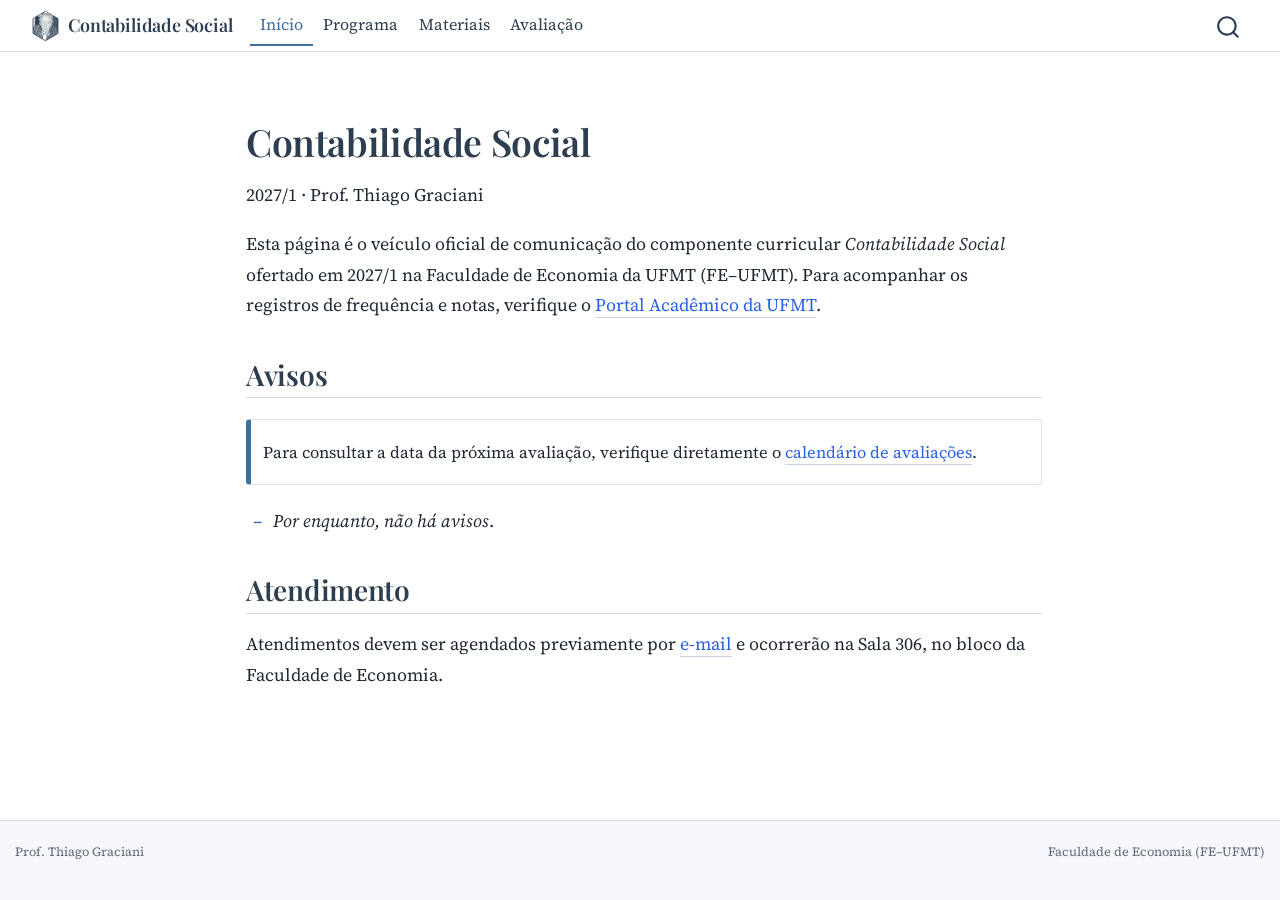
==== index.html @ dce3eed5 "Built site for gh-pages" ====
<!DOCTYPE html>
<html xmlns="http://www.w3.org/1999/xhtml" lang="pt" xml:lang="pt"><head>

<meta charset="utf-8">
<meta name="generator" content="quarto-1.11.9">

<meta name="viewport" content="width=device-width, initial-scale=1.0, user-scalable=yes">


<title>Início – Contabilidade Social</title>
<style>
/* Default styles provided by pandoc.
** See https://pandoc.org/MANUAL.html#variables-for-html for config info.
*/
span.smallcaps{font-variant: small-caps;}
div.columns{display: flex; gap: 1.5em;}
div.column{flex: auto;}
@media screen {
div.columns{gap: min(4vw, 1.5em);}
div.column{overflow-x: auto;}
}
div.hanging-indent{margin-left: 1.5em; text-indent: -1.5em;}
ul.task-list{list-style: none;}
ul.task-list li input[type="checkbox"] {
  width: 0.8em;
  margin: 0 0.8em 0.2em -1em; /* quarto-specific, see https://github.com/quarto-dev/quarto-cli/issues/4556 */ 
  vertical-align: middle;
}
</style>


<script src="site_libs/quarto-nav/quarto-nav.js"></script>
<script src="site_libs/clipboard/clipboard.min.js"></script>
<script src="site_libs/quarto-search/autocomplete.umd.js"></script>
<script src="site_libs/quarto-search/fuse.min.js"></script>
<script src="site_libs/quarto-search/quarto-search.js"></script>
<meta name="quarto:offset" content="./">
<script src="site_libs/quarto-html/quarto.js" type="module"></script>
<script src="site_libs/quarto-html/tabsets/tabsets.js" type="module"></script>
<script src="site_libs/quarto-html/scrollable-regions/scrollable-regions.js" type="module"></script>
<script src="site_libs/quarto-html/popper.min.js"></script>
<script src="site_libs/quarto-html/tippy.umd.min.js"></script>
<script src="site_libs/quarto-html/anchor.min.js"></script>
<link href="site_libs/quarto-html/tippy.css" rel="stylesheet">
<link href="site_libs/quarto-html/quarto-syntax-highlighting-63b5708e65d6cd79cd7618c58d0c21e7.css" rel="stylesheet" id="quarto-text-highlighting-styles">
<script src="site_libs/bootstrap/bootstrap.min.js"></script>
<link href="site_libs/bootstrap/bootstrap-icons.css" rel="stylesheet">
<link href="site_libs/bootstrap/bootstrap-dfd667e439c454789746bb8f09186eb4.min.css" rel="stylesheet" append-hash="true" id="quarto-bootstrap" data-mode="light">
<script id="quarto-search-options" type="application/json">{
  "location": "navbar",
  "copy-button": false,
  "collapse-after": 3,
  "panel-placement": "end",
  "type": "overlay",
  "limit": 50,
  "keyboard-shortcut": [
    "f",
    "/",
    "s"
  ],
  "show-item-context": false,
  "language": {
    "search-no-results-text": "Nenhum resultado",
    "search-matching-documents-text": "documentos correspondentes",
    "search-copy-link-title": "Copiar link para a busca",
    "search-hide-matches-text": "Esconder correspondências adicionais",
    "search-more-match-text": "mais correspondência neste documento",
    "search-more-matches-text": "mais correspondências neste documento",
    "search-clear-button-title": "Limpar",
    "search-text-placeholder": "",
    "search-detached-cancel-button-title": "Cancelar",
    "search-submit-button-title": "Enviar",
    "search-label": "Procurar"
  }
}</script>
<style>html{ scroll-behavior: smooth; }</style>


</head>

<body class="nav-fixed fullcontent quarto-light"><a id="quarto-skip-link" class="visually-hidden-focusable" href="#quarto-document-content">Saltar para o conteúdo principal</a>

<div id="quarto-search-results"></div>
  <header id="quarto-header" class="headroom fixed-top">
    <nav class="navbar navbar-expand-lg " data-bs-theme="dark" aria-label="Sítio">
      <div class="navbar-container container-fluid">
      <div class="navbar-brand-container mx-auto">
    <a href="./index.html" class="navbar-brand navbar-brand-logo">
    <img src="./images/logo.svg" alt="Richard Stone" class="navbar-logo light-content">
    <img src="./images/logo.svg" alt="Richard Stone" class="navbar-logo dark-content">
    </a>
    <a class="navbar-brand" href="./index.html">
    <span class="navbar-title">Contabilidade Social</span>
    </a>
  </div>
          <button class="navbar-toggler" type="button" data-bs-toggle="collapse" data-bs-target="#navbarCollapse" aria-controls="navbarCollapse" aria-expanded="false" aria-label="Alternar de navegação" onclick="if (window.quartoToggleHeadroom) { window.quartoToggleHeadroom(); }">
  <span class="navbar-toggler-icon"></span>
</button>
          <div class="collapse navbar-collapse" id="navbarCollapse">
            <ul class="navbar-nav navbar-nav-scroll me-auto">
  <li class="nav-item">
    <a class="nav-link active" href="./index.html" aria-current="page"> 
<span class="menu-text">Início</span></a>
  </li>  
  <li class="nav-item">
    <a class="nav-link" href="./programa.html"> 
<span class="menu-text">Programa</span></a>
  </li>  
  <li class="nav-item">
    <a class="nav-link" href="./materiais.html"> 
<span class="menu-text">Materiais</span></a>
  </li>  
  <li class="nav-item">
    <a class="nav-link" href="./avaliacao.html"> 
<span class="menu-text">Avaliação</span></a>
  </li>  
</ul>
          </div> <!-- /navcollapse -->
            <div class="quarto-navbar-tools">
</div>
            <div id="quarto-search" class="" title="Procurar"></div>
      </div> <!-- /container-fluid -->
    </nav>
</header>
<!-- content -->
<div id="quarto-content" class="quarto-container page-columns page-rows-contents page-layout-article page-navbar">
<!-- sidebar -->
<!-- margin-sidebar -->
    
<!-- main -->
<main class="content" id="quarto-document-content" tabindex="-1"><header id="title-block-header" class="quarto-title-block"></header>




<section id="b58fc729-690b-4000-b19f-365a4093b2ff7b7b3c20766172206469736369706c696e61203e7d7d" class="level1">
<h1>Contabilidade Social</h1>
<p>2027/1 · Prof.&nbsp;Thiago Graciani</p>
<p>Esta página é o veículo oficial de comunicação do componente curricular <em>Contabilidade Social</em> ofertado em 2027/1 na Faculdade de Economia da UFMT (FE–UFMT). Para acompanhar os registros de frequência e notas, verifique o <a href="https://sistemas.ufmt.br/ufmt.portalsistemas">Portal Acadêmico da UFMT</a>.</p>
<section id="avisos" class="level2">
<h2 class="anchored" data-anchor-id="avisos">Avisos</h2>
<div class="callout callout-style-simple callout-note no-icon">
<div class="callout-body d-flex">
<div class="callout-icon-container">
<i class="callout-icon no-icon"></i>
</div>
<div class="callout-body-container">
<p>Para consultar a data da próxima avaliação, verifique diretamente o <a href="./avaliacao.html">calendário de avaliações</a>.</p>
</div>
</div>
</div>
<ul>
<li><em>Por enquanto, não há avisos</em>.</li>
</ul>
</section>
<section id="atendimento" class="level2">
<h2 class="anchored" data-anchor-id="atendimento">Atendimento</h2>
<p>Atendimentos devem ser agendados previamente por <a href="mailto:graciani.ufmt@gmail.com">e-mail</a> e ocorrerão na Sala 306, no bloco da Faculdade de Economia.</p>


</section>
</section>

</main> <!-- /main -->
<script id="quarto-html-after-body" type="application/javascript">
  window.document.addEventListener("DOMContentLoaded", function (event) {
    const icon = "";
    const anchorJS = new window.AnchorJS();
    anchorJS.options = {
      placement: 'right',
      icon: icon
    };
    anchorJS.add('.anchored');
    const isCodeAnnotation = (el) => {
      for (const clz of el.classList) {
        if (clz.startsWith('code-annotation-')) {                     
          return true;
        }
      }
      return false;
    }
    const onCopySuccess = function(e) {
      // button target
      const button = e.trigger;
      // don't keep focus
      button.blur();
      // flash "checked"
      button.classList.add('code-copy-button-checked');
      var currentTitle = button.getAttribute("title");
      button.setAttribute("title", "Copiada");
      let tooltip;
      if (window.bootstrap) {
        button.setAttribute("data-bs-toggle", "tooltip");
        button.setAttribute("data-bs-placement", "left");
        button.setAttribute("data-bs-title", "Copiada");
        tooltip = new bootstrap.Tooltip(button, 
          { trigger: "manual", 
            customClass: "code-copy-button-tooltip",
            offset: [0, -8]});
        tooltip.show();    
      }
      setTimeout(function() {
        if (tooltip) {
          tooltip.hide();
          button.removeAttribute("data-bs-title");
          button.removeAttribute("data-bs-toggle");
          button.removeAttribute("data-bs-placement");
        }
        button.setAttribute("title", currentTitle);
        button.classList.remove('code-copy-button-checked');
      }, 1000);
      // clear code selection
      e.clearSelection();
    }
    const getTextToCopy = function(trigger) {
      const outerScaffold = trigger.parentElement.cloneNode(true);
      const codeEl = outerScaffold.querySelector('code');
      for (const childEl of codeEl.children) {
        if (isCodeAnnotation(childEl)) {
          childEl.remove();
        }
      }
      return codeEl.innerText;
    }
    const clipboard = new window.ClipboardJS('.code-copy-button:not([data-in-quarto-modal])', {
      text: getTextToCopy
    });
    clipboard.on('success', onCopySuccess);
    if (window.document.getElementById('quarto-embedded-source-code-modal')) {
      const clipboardModal = new window.ClipboardJS('.code-copy-button[data-in-quarto-modal]', {
        text: getTextToCopy,
        container: window.document.getElementById('quarto-embedded-source-code-modal')
      });
      clipboardModal.on('success', onCopySuccess);
    }
      var localhostRegex = new RegExp(/^(?:http|https):\/\/localhost\:?[0-9]*\//);
      var mailtoRegex = new RegExp(/^mailto:/);
        var filterRegex = new RegExp('/' + window.location.host + '/');
      var isInternal = (href) => {
          return filterRegex.test(href) || localhostRegex.test(href) || mailtoRegex.test(href);
      }
      // Inspect non-navigation links and adorn them if external
      window.quartoDecorateExternalLinks = function (root) {
     var links = (root || window.document).querySelectorAll('a[href]:not(.nav-link):not(.navbar-brand):not(.toc-action):not(.sidebar-link):not(.sidebar-item-toggle):not(.pagination-link):not(.no-external):not([aria-hidden]):not(.dropdown-item):not(.quarto-navigation-tool):not(.about-link)');
      for (var i=0; i<links.length; i++) {
        const link = links[i];
        if (!isInternal(link.href)) {
          // undo the damage that might have been done by quarto-nav.js in the case of
          // links that we want to consider external
          if (link.dataset.originalHref !== undefined) {
            link.href = link.dataset.originalHref;
          }
          if (!link.classList.contains('no-external-icon')) {
          }
        }
      }
      };
      window.quartoDecorateExternalLinks(window.document);
    // Esc closes the popup (WCAG 1.4.13) and focus leaving both trigger and
    // popup closes it (WCAG 2.4.11); tippy handles neither for interactive popups.
    const hideOnEscAndFocusOut = {
      name: 'hideOnEscAndFocusOut',
      defaultValue: true,
      fn(instance) {
        const dismiss = () => {
          // A show scheduled by the trigger delay would otherwise reopen it
          instance.clearDelayTimeouts();
          instance.hide();
        };
        const onKeyDown = (event) => {
          if (event.key !== 'Escape') {
            return;
          }
          // Keep Esc from also reaching page handlers (e.g. reveal.js overview),
          // except an open reveal.js slide menu, which Esc should close too.
          // The menu handles keys only when its keyboard option is on.
          const menuHandlesEsc = window.Reveal?.getPlugin?.('menu')?.isOpen() &&
            window.Reveal.getConfig().menu?.keyboard !== false;
          if (!menuHandlesEsc) {
            event.stopPropagation();
          }
          if (instance.popper.contains(window.document.activeElement)) {
            // Disabled while refocusing so the focus trigger does not reopen it
            instance.disable();
            instance.reference.focus();
            instance.enable();
          }
          dismiss();
        };
        const onFocusOut = (event) => {
          const target = event.relatedTarget;
          if (target && !instance.reference.contains(target) &&
              !instance.popper.contains(target)) {
            dismiss();
          }
        };
        // On the trigger too: a click trigger (code-annotations: select) has no
        // blur handling. Attached for the instance's lifetime so leaving the
        // trigger also cancels a show still pending on the trigger delay.
        instance.reference.addEventListener('focusout', onFocusOut);
        return {
          onShow() {
            window.document.addEventListener('keydown', onKeyDown, true);
            instance.popper.addEventListener('focusout', onFocusOut);
          },
          onHide() {
            window.document.removeEventListener('keydown', onKeyDown, true);
            instance.popper.removeEventListener('focusout', onFocusOut);
          },
          onDestroy() {
            instance.reference.removeEventListener('focusout', onFocusOut);
          },
        };
      },
    };
    function tippyHover(el, contentFn, onTriggerFn, onUntriggerFn) {
      const config = {
        allowHTML: true,
        maxWidth: 500,
        delay: 100,
        arrow: false,
        appendTo: function(el) {
            return el.parentElement;
        },
        interactive: true,
        interactiveBorder: 10,
        theme: 'quarto',
        placement: 'bottom-start',
        plugins: [hideOnEscAndFocusOut],
      };
      if (contentFn) {
        config.content = contentFn;
      }
      if (onTriggerFn) {
        config.onTrigger = onTriggerFn;
      }
      if (onUntriggerFn) {
        config.onUntrigger = onUntriggerFn;
      }
      window.tippy(el, config); 
    }
    const noterefs = window.document.querySelectorAll('a[role="doc-noteref"]');
    for (var i=0; i<noterefs.length; i++) {
      const ref = noterefs[i];
      tippyHover(ref, function() {
        // use id or data attribute instead here
        let href = ref.getAttribute('data-footnote-href') || ref.getAttribute('href');
        try { href = new URL(href).hash; } catch {}
        const id = href.replace(/^#\/?/, "");
        const note = window.document.getElementById(id);
        if (note) {
          return note.innerHTML;
        } else {
          return "";
        }
      });
    }
    const xrefs = window.document.querySelectorAll('a.quarto-xref');
    const processXRef = (id, note) => {
      // Strip column container classes
      const stripColumnClz = (el) => {
        el.classList.remove("page-full", "page-columns");
        if (el.children) {
          for (const child of el.children) {
            stripColumnClz(child);
          }
        }
      }
      stripColumnClz(note)
      if (id === null || id.startsWith('sec-')) {
        // Special case sections, only their first couple elements
        const container = document.createElement("div");
        if (note.children && note.children.length > 2) {
          container.appendChild(note.children[0].cloneNode(true));
          for (let i = 1; i < note.children.length; i++) {
            const child = note.children[i];
            if (child.tagName === "P" && child.innerText === "") {
              continue;
            } else {
              container.appendChild(child.cloneNode(true));
              break;
            }
          }
          if (window.Quarto?.typesetMath) {
            window.Quarto.typesetMath(container);
          }
          return container.innerHTML
        } else {
          if (window.Quarto?.typesetMath) {
            window.Quarto.typesetMath(note);
          }
          return note.innerHTML;
        }
      } else {
        // Remove any anchor links if they are present
        const anchorLink = note.querySelector('a.anchorjs-link');
        if (anchorLink) {
          anchorLink.remove();
        }
        if (window.Quarto?.typesetMath) {
          window.Quarto.typesetMath(note);
        }
        if (note.classList.contains("callout")) {
          return note.outerHTML;
        } else {
          return note.innerHTML;
        }
      }
    }
    for (var i=0; i<xrefs.length; i++) {
      const xref = xrefs[i];
      tippyHover(xref, undefined, function(instance) {
        instance.disable();
        let url = xref.getAttribute('href');
        let hash = undefined; 
        if (url.startsWith('#')) {
          hash = url;
        } else {
          try { hash = new URL(url).hash; } catch {}
        }
        if (hash) {
          const id = hash.replace(/^#\/?/, "");
          const note = window.document.getElementById(id);
          if (note !== null) {
            try {
              const html = processXRef(id, note.cloneNode(true));
              instance.setContent(html);
            } finally {
              instance.enable();
              instance.show();
            }
          } else {
            // See if we can fetch this
            fetch(url.split('#')[0])
            .then(res => res.text())
            .then(html => {
              const parser = new DOMParser();
              const htmlDoc = parser.parseFromString(html, "text/html");
              const note = htmlDoc.getElementById(id);
              if (note !== null) {
                const html = processXRef(id, note);
                instance.setContent(html);
              } 
            }).finally(() => {
              instance.enable();
              instance.show();
            });
          }
        } else {
          // See if we can fetch a full url (with no hash to target)
          // This is a special case and we should probably do some content thinning / targeting
          fetch(url)
          .then(res => res.text())
          .then(html => {
            const parser = new DOMParser();
            const htmlDoc = parser.parseFromString(html, "text/html");
            const note = htmlDoc.querySelector('main.content');
            if (note !== null) {
              // This should only happen for chapter cross references
              // (since there is no id in the URL)
              // remove the first header
              if (note.children.length > 0 && note.children[0].tagName === "HEADER") {
                note.children[0].remove();
              }
              const html = processXRef(null, note);
              instance.setContent(html);
            } 
          }).finally(() => {
            instance.enable();
            instance.show();
          });
        }
      }, function(instance) {
      });
    }
        let selectedAnnoteEl;
        const selectorForAnnotation = ( cell, annotation) => {
          let cellAttr = 'data-code-cell="' + cell + '"';
          let lineAttr = 'data-code-annotation="' +  annotation + '"';
          const selector = 'span[' + cellAttr + '][' + lineAttr + ']';
          return selector;
        }
        const selectCodeLines = (annoteEl) => {
          const doc = window.document;
          const targetCell = annoteEl.getAttribute("data-target-cell");
          const targetAnnotation = annoteEl.getAttribute("data-target-annotation");
          const annoteSpan = window.document.querySelector(selectorForAnnotation(targetCell, targetAnnotation));
          const lines = annoteSpan.getAttribute("data-code-lines").split(",");
          const lineIds = lines.map((line) => {
            return targetCell + "-" + line;
          })
          // Each band is positioned against its own containing block, which is
          // not the offsetParent of the lines, so place it from client rects.
          const placeBand = (band, firstEl, lastEl, codeBlock) => {
            const container = band.offsetParent;
            if (container === null) {
              return;
            }
            const containerRect = container.getBoundingClientRect();
            // Reveal.js scales slides with a transform, so convert client
            // pixels back to the CSS pixels of the container.
            const scale = containerRect.height / container.offsetHeight || 1;
            const firstRect = firstEl.getBoundingClientRect();
            const lastRect = lastEl.getBoundingClientRect();
            const top = (firstRect.top - containerRect.top) / scale - container.clientTop + container.scrollTop;
            const height = (lastRect.bottom - firstRect.top) / scale;
            band.style.top = top - 2 + "px";
            band.style.height = height + 4 + "px";
            if (codeBlock) {
              // Without the copy button wrapper, the containing block is wider
              // than the code block, so span the code block explicitly.
              const blockRect = codeBlock.getBoundingClientRect();
              band.style.left = (blockRect.left - containerRect.left) / scale - container.clientLeft + container.scrollLeft + "px";
              band.style.width = blockRect.width / scale + "px";
            }
          };
          if (lineIds.length > 0) {
            const el = window.document.getElementById(lineIds[0]);
            const lastEl = window.document.getElementById(lineIds[lineIds.length - 1]);
            const parent = el.parentElement.parentElement;
            // cook up a div (if necessary) and position it
            let div = window.document.getElementById("code-annotation-line-highlight");
            if (div === null) {
              div = window.document.createElement("div");
              div.setAttribute("id", "code-annotation-line-highlight");
              div.style.position = 'absolute';
              parent.appendChild(div);
            }
            placeBand(div, el, lastEl, parent.closest("div.sourceCode") || parent);
            let gutterDiv = window.document.getElementById("code-annotation-line-highlight-gutter");
            if (gutterDiv === null) {
              gutterDiv = window.document.createElement("div");
              gutterDiv.setAttribute("id", "code-annotation-line-highlight-gutter");
              gutterDiv.style.position = 'absolute';
              const codeCell = window.document.getElementById(targetCell);
              const gutter = codeCell.querySelector('.code-annotation-gutter');
              gutter.appendChild(gutterDiv);
            }
            placeBand(gutterDiv, el, lastEl);
            selectedAnnoteEl = annoteEl;
          }
        };
        const unselectCodeLines = () => {
          const elementsIds = ["code-annotation-line-highlight", "code-annotation-line-highlight-gutter"];
          elementsIds.forEach((elId) => {
            const div = window.document.getElementById(elId);
            if (div) {
              div.remove();
            }
          });
          selectedAnnoteEl = undefined;
        };
          // Handle positioning of the toggle
      window.addEventListener(
        "resize",
        throttle(() => {
          elRect = undefined;
          if (selectedAnnoteEl) {
            selectCodeLines(selectedAnnoteEl);
          }
        }, 10)
      );
      function throttle(fn, ms) {
      let throttle = false;
      let timer;
        return (...args) => {
          if(!throttle) { // first call gets through
              fn.apply(this, args);
              throttle = true;
          } else { // all the others get throttled
              if(timer) clearTimeout(timer); // cancel #2
              timer = setTimeout(() => {
                fn.apply(this, args);
                timer = throttle = false;
              }, ms);
          }
        };
      }
        // Attach click handler to the DT
        const annoteDls = window.document.querySelectorAll('dt[data-target-cell]');
        for (const annoteDlNode of annoteDls) {
          annoteDlNode.addEventListener('click', (event) => {
            const clickedEl = event.target;
            if (clickedEl !== selectedAnnoteEl) {
              unselectCodeLines();
              const activeEl = window.document.querySelector('dt[data-target-cell].code-annotation-active');
              if (activeEl) {
                activeEl.classList.remove('code-annotation-active');
              }
              selectCodeLines(clickedEl);
              clickedEl.classList.add('code-annotation-active');
            } else {
              // Unselect the line
              unselectCodeLines();
              clickedEl.classList.remove('code-annotation-active');
            }
          });
        }
    const findCites = (el) => {
      const parentEl = el.parentElement;
      if (parentEl) {
        const cites = parentEl.dataset.cites;
        if (cites) {
          return {
            el,
            cites: cites.split(' ')
          };
        } else {
          return findCites(el.parentElement)
        }
      } else {
        return undefined;
      }
    };
    var bibliorefs = window.document.querySelectorAll('a[role="doc-biblioref"]');
    for (var i=0; i<bibliorefs.length; i++) {
      const ref = bibliorefs[i];
      const citeInfo = findCites(ref);
      if (citeInfo) {
        tippyHover(citeInfo.el, function() {
          var popup = window.document.createElement('div');
          citeInfo.cites.forEach(function(cite) {
            var citeDiv = window.document.createElement('div');
            citeDiv.classList.add('hanging-indent');
            citeDiv.classList.add('csl-entry');
            var biblioDiv = window.document.getElementById('ref-' + cite);
            if (biblioDiv) {
              citeDiv.innerHTML = biblioDiv.innerHTML;
            }
            popup.appendChild(citeDiv);
          });
          return popup.innerHTML;
        });
      }
    }
  });
  </script>
  <script type="application/javascript">
  window.quartoScrollableRegionsLabels = {"code":"Código deslocável","output":"Saída deslocável"};
  </script>
</div> <!-- /content -->
<footer class="footer">
  <div class="nav-footer">
    <div class="nav-footer-left">
<p>Prof.&nbsp;Thiago Graciani</p>
</div>   
    <div class="nav-footer-center">
      &nbsp;
    </div>
    <div class="nav-footer-right">
<p>Faculdade de Economia (FE–UFMT)</p>
</div>
  </div>
</footer>




<script src="site_libs/quarto-html/zenscroll-min.js"></script>
</body></html>
---- site_libs/quarto-html/tippy.css ----
.tippy-box[data-animation=fade][data-state=hidden]{opacity:0}[data-tippy-root]{max-width:calc(100vw - 10px)}.tippy-box{position:relative;background-color:#333;color:#fff;border-radius:4px;font-size:14px;line-height:1.4;white-space:normal;outline:0;transition-property:transform,visibility,opacity}.tippy-box[data-placement^=top]>.tippy-arrow{bottom:0}.tippy-box[data-placement^=top]>.tippy-arrow:before{bottom:-7px;left:0;border-width:8px 8px 0;border-top-color:initial;transform-origin:center top}.tippy-box[data-placement^=bottom]>.tippy-arrow{top:0}.tippy-box[data-placement^=bottom]>.tippy-arrow:before{top:-7px;left:0;border-width:0 8px 8px;border-bottom-color:initial;transform-origin:center bottom}.tippy-box[data-placement^=left]>.tippy-arrow{right:0}.tippy-box[data-placement^=left]>.tippy-arrow:before{border-width:8px 0 8px 8px;border-left-color:initial;right:-7px;transform-origin:center left}.tippy-box[data-placement^=right]>.tippy-arrow{left:0}.tippy-box[data-placement^=right]>.tippy-arrow:before{left:-7px;border-width:8px 8px 8px 0;border-right-color:initial;transform-origin:center right}.tippy-box[data-inertia][data-state=visible]{transition-timing-function:cubic-bezier(.54,1.5,.38,1.11)}.tippy-arrow{width:16px;height:16px;color:#333}.tippy-arrow:before{content:"";position:absolute;border-color:transparent;border-style:solid}.tippy-content{position:relative;padding:5px 9px;z-index:1}
---- site_libs/quarto-html/quarto-syntax-highlighting-63b5708e65d6cd79cd7618c58d0c21e7.css ----
/* quarto syntax highlight colors */
:root {
  --quarto-hl-ot-color: #003B4F;
  --quarto-hl-at-color: #657422;
  --quarto-hl-ss-color: #20794D;
  --quarto-hl-an-color: #5E5E5E;
  --quarto-hl-fu-color: #4758AB;
  --quarto-hl-st-color: #20794D;
  --quarto-hl-cf-color: #003B4F;
  --quarto-hl-op-color: #5E5E5E;
  --quarto-hl-er-color: #AD0000;
  --quarto-hl-bn-color: #AD0000;
  --quarto-hl-al-color: #AD0000;
  --quarto-hl-va-color: #111111;
  --quarto-hl-bu-color: inherit;
  --quarto-hl-ex-color: inherit;
  --quarto-hl-pp-color: #AD0000;
  --quarto-hl-in-color: #5E5E5E;
  --quarto-hl-vs-color: #20794D;
  --quarto-hl-wa-color: #5E5E5E;
  --quarto-hl-do-color: #5E5E5E;
  --quarto-hl-im-color: #00769E;
  --quarto-hl-ch-color: #20794D;
  --quarto-hl-dt-color: #AD0000;
  --quarto-hl-fl-color: #AD0000;
  --quarto-hl-co-color: #5E5E5E;
  --quarto-hl-cv-color: #5E5E5E;
  --quarto-hl-cn-color: #8f5902;
  --quarto-hl-sc-color: #5E5E5E;
  --quarto-hl-dv-color: #AD0000;
  --quarto-hl-kw-color: #003B4F;
}

/* other quarto variables */
:root {
  --quarto-font-monospace: SFMono-Regular, Menlo, Monaco, Consolas, "Liberation Mono", "Courier New", monospace;
}

/* syntax highlight based on Pandoc's rules */
pre > code.sourceCode > span {
  color: #003B4F;
}

code.sourceCode > span {
  color: #003B4F;
}

div.sourceCode,
div.sourceCode pre.sourceCode {
  color: #003B4F;
}

/* Normal */
code span {
  color: #003B4F;
}

/* Alert */
code span.al {
  color: #AD0000;
  font-style: inherit;
}

/* Annotation */
code span.an {
  color: #5E5E5E;
  font-style: inherit;
}

/* Attribute */
code span.at {
  color: #657422;
  font-style: inherit;
}

/* BaseN */
code span.bn {
  color: #AD0000;
  font-style: inherit;
}

/* BuiltIn */
code span.bu {
  font-style: inherit;
}

/* ControlFlow */
code span.cf {
  color: #003B4F;
  font-weight: bold;
  font-style: inherit;
}

/* Char */
code span.ch {
  color: #20794D;
  font-style: inherit;
}

/* Constant */
code span.cn {
  color: #8f5902;
  font-style: inherit;
}

/* Comment */
code span.co {
  color: #5E5E5E;
  font-style: inherit;
}

/* CommentVar */
code span.cv {
  color: #5E5E5E;
  font-style: italic;
}

/* Documentation */
code span.do {
  color: #5E5E5E;
  font-style: italic;
}

/* DataType */
code span.dt {
  color: #AD0000;
  font-style: inherit;
}

/* DecVal */
code span.dv {
  color: #AD0000;
  font-style: inherit;
}

/* Error */
code span.er {
  color: #AD0000;
  font-style: inherit;
}

/* Extension */
code span.ex {
  font-style: inherit;
}

/* Float */
code span.fl {
  color: #AD0000;
  font-style: inherit;
}

/* Function */
code span.fu {
  color: #4758AB;
  font-style: inherit;
}

/* Import */
code span.im {
  color: #00769E;
  font-style: inherit;
}

/* Information */
code span.in {
  color: #5E5E5E;
  font-style: inherit;
}

/* Keyword */
code span.kw {
  color: #003B4F;
  font-weight: bold;
  font-style: inherit;
}

/* Operator */
code span.op {
  color: #5E5E5E;
  font-style: inherit;
}

/* Other */
code span.ot {
  color: #003B4F;
  font-style: inherit;
}

/* Preprocessor */
code span.pp {
  color: #AD0000;
  font-style: inherit;
}

/* SpecialChar */
code span.sc {
  color: #5E5E5E;
  font-style: inherit;
}

/* SpecialString */
code span.ss {
  color: #20794D;
  font-style: inherit;
}

/* String */
code span.st {
  color: #20794D;
  font-style: inherit;
}

/* Variable */
code span.va {
  color: #111111;
  font-style: inherit;
}

/* VerbatimString */
code span.vs {
  color: #20794D;
  font-style: inherit;
}

/* Warning */
code span.wa {
  color: #5E5E5E;
  font-style: italic;
}

.prevent-inlining {
  content: "</";
}

/*# sourceMappingURL=054cc16b9e9817627be6994582d2ffb5.css.map */
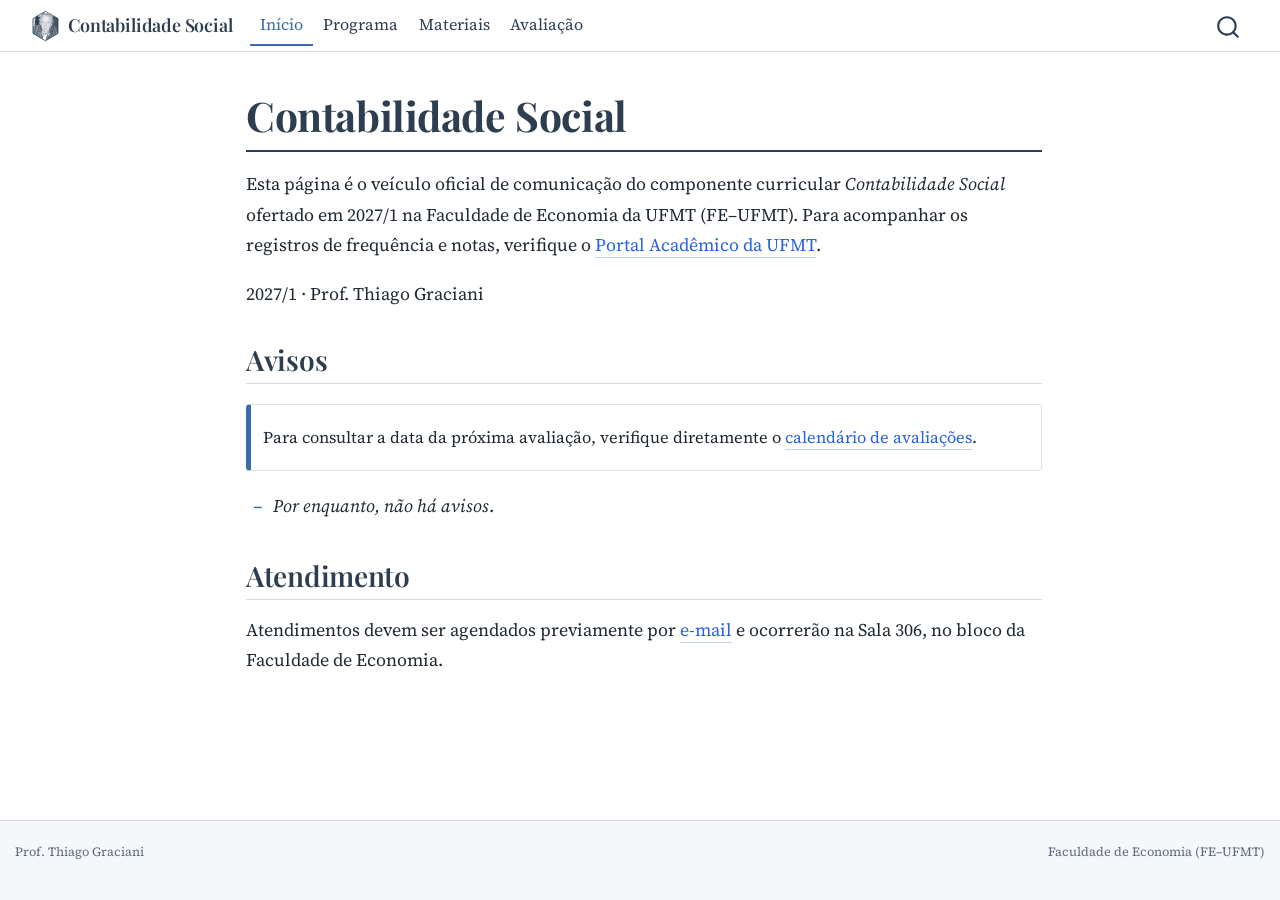
==== commit 9f609993: "Built site for gh-pages" ====
--- a/index.html
+++ b/index.html
@@ -128,15 +128,29 @@
 <!-- margin-sidebar -->
     
 <!-- main -->
-<main class="content" id="quarto-document-content" tabindex="-1"><header id="title-block-header" class="quarto-title-block"></header>
-
-
-
-
-<section id="b58fc729-690b-4000-b19f-365a4093b2ff7b7b3c20766172206469736369706c696e61203e7d7d" class="level1">
-<h1>Contabilidade Social</h1>
+<main class="content" id="quarto-document-content" tabindex="-1">
+
+<header id="title-block-header" class="quarto-title-block default">
+<div class="quarto-title">
+<h1 class="title">Contabilidade Social</h1>
+</div>
+
+
+
+<div class="quarto-title-meta">
+
+    
+  
+    
+  </div>
+  
+
+
+</header>
+
+
+<p>Esta página é o veículo oficial de comunicação do componente curricular <em>Contabilidade Social</em> ofertado em 2027/1 na Faculdade de Economia da UFMT (FE–UFMT). Para acompanhar os registros de frequência e notas, verifique o <a href="https://sistemas.ufmt.br/ufmt.portalsistemas">Portal Acadêmico da UFMT</a>.</p>
 <p>2027/1 · Prof.&nbsp;Thiago Graciani</p>
-<p>Esta página é o veículo oficial de comunicação do componente curricular <em>Contabilidade Social</em> ofertado em 2027/1 na Faculdade de Economia da UFMT (FE–UFMT). Para acompanhar os registros de frequência e notas, verifique o <a href="https://sistemas.ufmt.br/ufmt.portalsistemas">Portal Acadêmico da UFMT</a>.</p>
 <section id="avisos" class="level2">
 <h2 class="anchored" data-anchor-id="avisos">Avisos</h2>
 <div class="callout callout-style-simple callout-note no-icon">
@@ -159,7 +173,6 @@
 
 
 </section>
-</section>
 
 </main> <!-- /main -->
 <script id="quarto-html-after-body" type="application/javascript">
@@ -235,7 +248,7 @@
     }
       var localhostRegex = new RegExp(/^(?:http|https):\/\/localhost\:?[0-9]*\//);
       var mailtoRegex = new RegExp(/^mailto:/);
-        var filterRegex = new RegExp('/' + window.location.host + '/');
+        var filterRegex = new RegExp("https:\/\/tgraciani\.github\.io\/contabilidade-social\/");
       var isInternal = (href) => {
           return filterRegex.test(href) || localhostRegex.test(href) || mailtoRegex.test(href);
       }
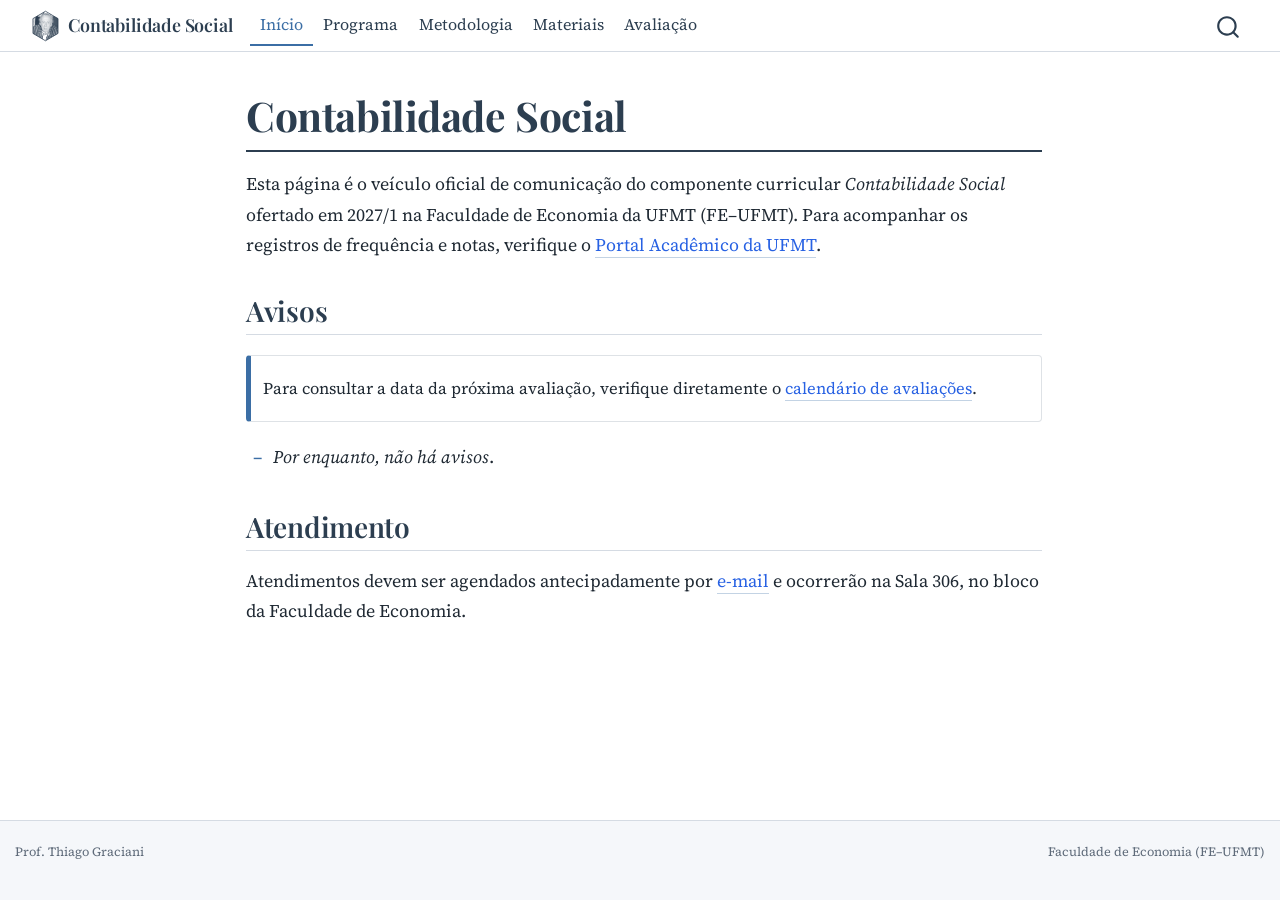
==== commit 8ec792ef: "Built site for gh-pages" ====
--- a/index.html
+++ b/index.html
@@ -45,7 +45,7 @@
 <link href="site_libs/quarto-html/quarto-syntax-highlighting-63b5708e65d6cd79cd7618c58d0c21e7.css" rel="stylesheet" id="quarto-text-highlighting-styles">
 <script src="site_libs/bootstrap/bootstrap.min.js"></script>
 <link href="site_libs/bootstrap/bootstrap-icons.css" rel="stylesheet">
-<link href="site_libs/bootstrap/bootstrap-dfd667e439c454789746bb8f09186eb4.min.css" rel="stylesheet" append-hash="true" id="quarto-bootstrap" data-mode="light">
+<link href="site_libs/bootstrap/bootstrap-8101c33678da046b758ad8b2799f3f1e.min.css" rel="stylesheet" append-hash="true" id="quarto-bootstrap" data-mode="light">
 <script id="quarto-search-options" type="application/json">{
   "location": "navbar",
   "copy-button": false,
@@ -107,6 +107,10 @@
 <span class="menu-text">Programa</span></a>
   </li>  
   <li class="nav-item">
+    <a class="nav-link" href="./metodologia.html"> 
+<span class="menu-text">Metodologia</span></a>
+  </li>  
+  <li class="nav-item">
     <a class="nav-link" href="./materiais.html"> 
 <span class="menu-text">Materiais</span></a>
   </li>  
@@ -150,7 +154,6 @@
 
 
 <p>Esta página é o veículo oficial de comunicação do componente curricular <em>Contabilidade Social</em> ofertado em 2027/1 na Faculdade de Economia da UFMT (FE–UFMT). Para acompanhar os registros de frequência e notas, verifique o <a href="https://sistemas.ufmt.br/ufmt.portalsistemas">Portal Acadêmico da UFMT</a>.</p>
-<p>2027/1 · Prof.&nbsp;Thiago Graciani</p>
 <section id="avisos" class="level2">
 <h2 class="anchored" data-anchor-id="avisos">Avisos</h2>
 <div class="callout callout-style-simple callout-note no-icon">
@@ -169,7 +172,7 @@
 </section>
 <section id="atendimento" class="level2">
 <h2 class="anchored" data-anchor-id="atendimento">Atendimento</h2>
-<p>Atendimentos devem ser agendados previamente por <a href="mailto:graciani.ufmt@gmail.com">e-mail</a> e ocorrerão na Sala 306, no bloco da Faculdade de Economia.</p>
+<p>Atendimentos devem ser agendados antecipadamente por <a href="mailto:graciani.ufmt@gmail.com">e-mail</a> e ocorrerão na Sala 306, no bloco da Faculdade de Economia.</p>
 
 
 </section>
